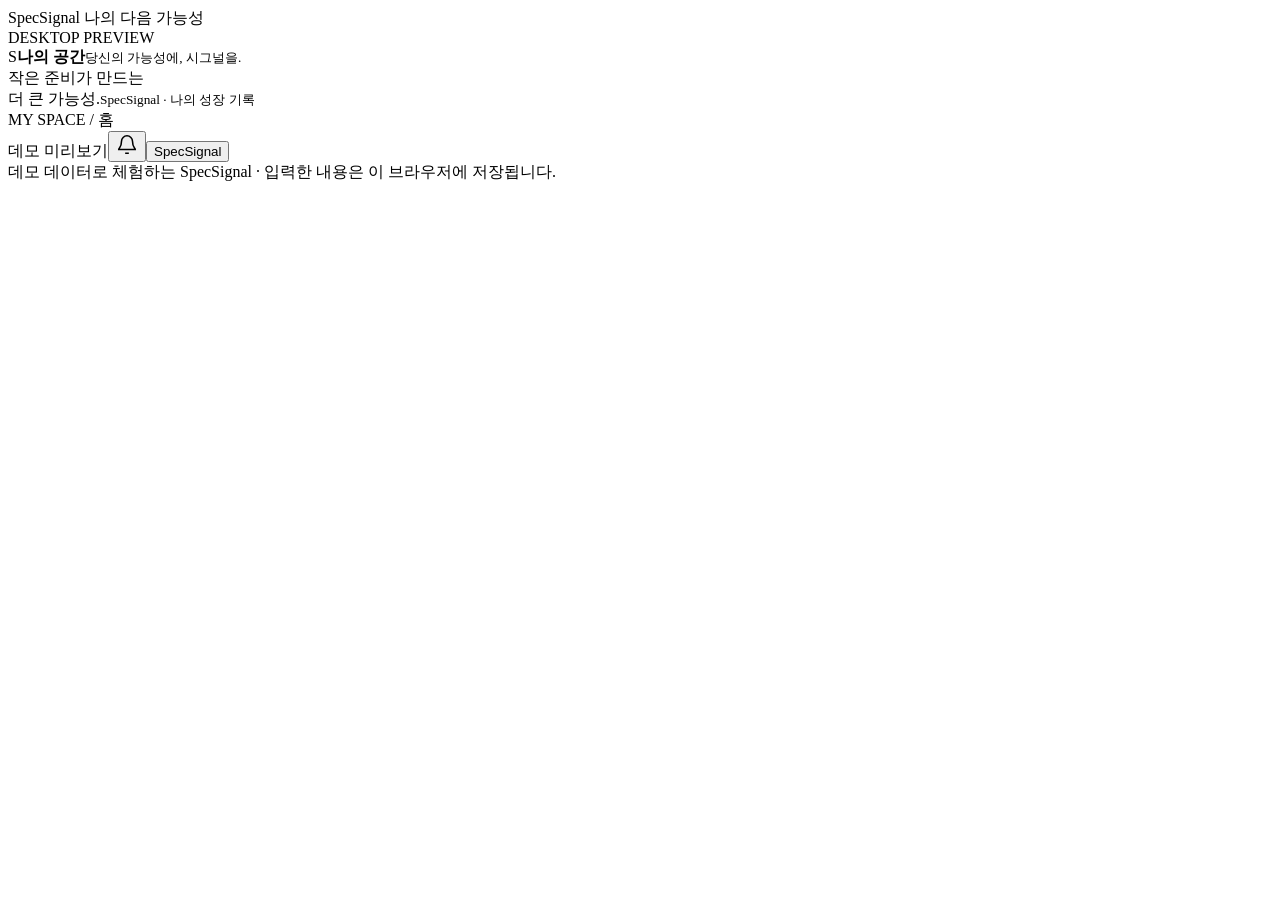
==== src/web/index.html @ 891e995f "프로토타입 데스크톱 앱" ====
<!doctype html>
<html lang="ko">
<head><meta charset="utf-8"><meta name="viewport" content="width=device-width, initial-scale=1"><title>SpecSignal · 나의 공간</title><link rel="stylesheet" href="/style.css"><script src="/certifications.js" defer></script><script src="/app.js" defer></script></head>
<body>
<header class="titlebar"><div class="titlebar-label pywebview-drag-region">SpecSignal <span>나의 다음 가능성</span></div><span id="preview-label">DESKTOP PREVIEW</span><div id="window-controls" hidden><button id="window-minimize" aria-label="창 최소화">−</button><button id="window-maximize" aria-label="창 최대화 또는 복원">□</button><button id="window-close" aria-label="앱 닫기">×</button></div></header>
<div class="app-layout"><aside class="sidebar"><div class="identity"><span class="avatar">S</span><strong id="profile-name">나의 공간</strong><small>당신의 가능성에, 시그널을.</small></div><nav aria-label="주 메뉴" id="navigation"></nav><div class="sidebar-bottom">작은 준비가 만드는<br>더 큰 가능성.<small>SpecSignal · 나의 성장 기록</small></div></aside>
<main class="main-content"><header class="workspace-top"><span id="breadcrumb">MY SPACE / 홈</span><div class="top-actions"><span class="demo-badge">데모 미리보기</span><button id="notifications-button" class="icon-button" aria-label="최근 알림" aria-expanded="false" aria-controls="notifications"><svg width="22" height="22" viewBox="0 0 24 24" fill="none" stroke="currentColor" stroke-width="1.7" aria-hidden="true"><path d="M18 8a6 6 0 0 0-12 0c0 7-3 7-3 9h18c0-2-3-2-3-9M10 21h4"/></svg><span id="notification-dot" class="notification-dot" hidden></span></button><button class="brand" data-page="home">SpecSignal</button></div><section id="notifications" class="popover" aria-label="최근 알림" hidden></section></header><div id="view"></div><footer class="footnote">데모 데이터로 체험하는 SpecSignal · 입력한 내용은 이 브라우저에 저장됩니다.</footer></main></div>
<dialog id="modal" aria-labelledby="modal-title"><div class="modal-heading"><h2 id="modal-title"></h2><button class="icon-button" id="modal-close" aria-label="팝업 닫기">×</button></div><div id="modal-content"></div></dialog><div id="toast" role="status" hidden></div>
</body></html>
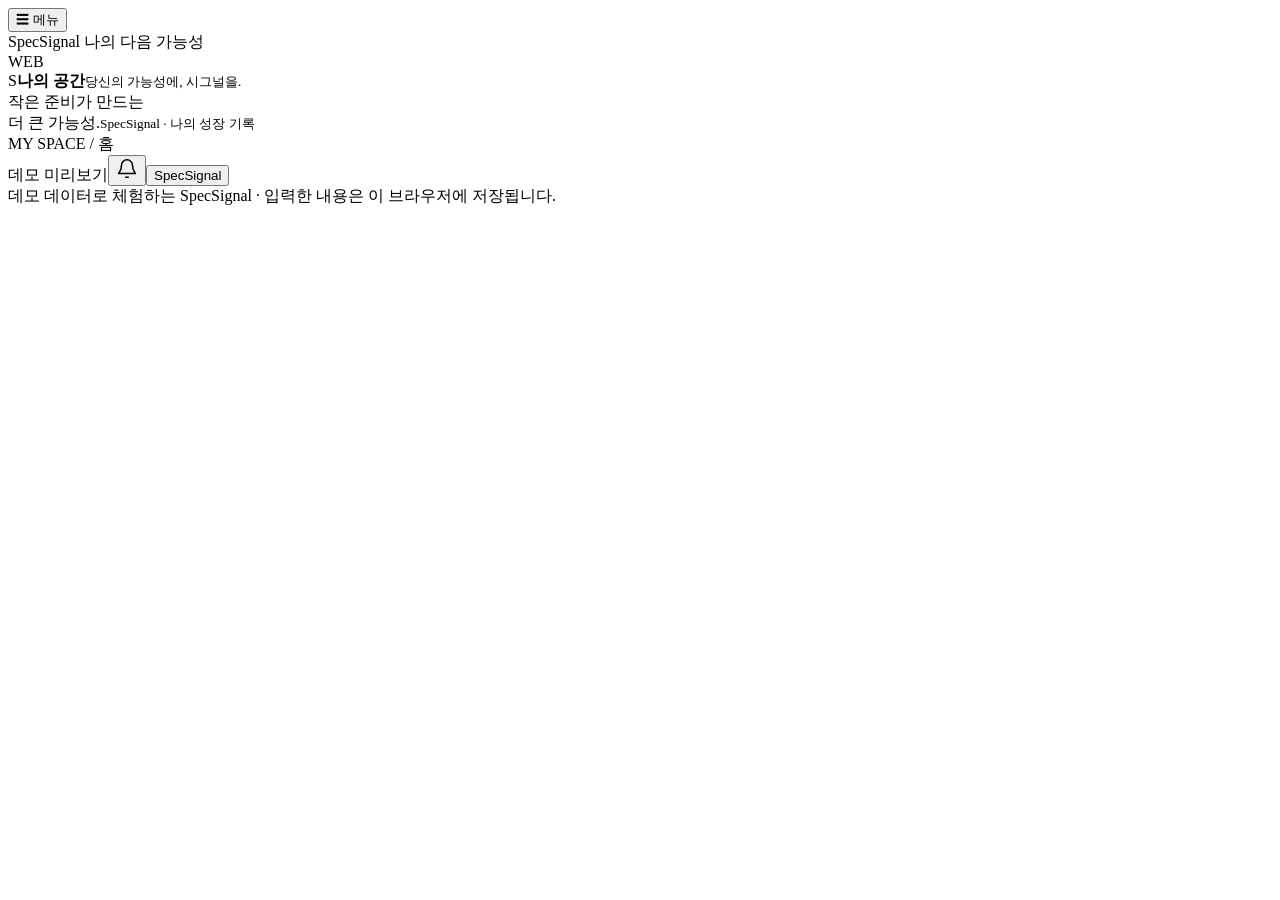
==== commit 1e307fbc: "web switch" ====
--- a/src/web/index.html
+++ b/src/web/index.html
@@ -2,8 +2,8 @@
 <html lang="ko">
 <head><meta charset="utf-8"><meta name="viewport" content="width=device-width, initial-scale=1"><title>SpecSignal · 나의 공간</title><link rel="stylesheet" href="/style.css"><script src="/certifications.js" defer></script><script src="/app.js" defer></script></head>
 <body>
-<header class="titlebar"><div class="titlebar-label pywebview-drag-region">SpecSignal <span>나의 다음 가능성</span></div><span id="preview-label">DESKTOP PREVIEW</span><div id="window-controls" hidden><button id="window-minimize" aria-label="창 최소화">−</button><button id="window-maximize" aria-label="창 최대화 또는 복원">□</button><button id="window-close" aria-label="앱 닫기">×</button></div></header>
-<div class="app-layout"><aside class="sidebar"><div class="identity"><span class="avatar">S</span><strong id="profile-name">나의 공간</strong><small>당신의 가능성에, 시그널을.</small></div><nav aria-label="주 메뉴" id="navigation"></nav><div class="sidebar-bottom">작은 준비가 만드는<br>더 큰 가능성.<small>SpecSignal · 나의 성장 기록</small></div></aside>
+<header class="titlebar"><button id="menu-toggle" aria-label="주 메뉴 열기" aria-expanded="false" aria-controls="sidebar">☰ 메뉴</button><div class="titlebar-label">SpecSignal <span>나의 다음 가능성</span></div><span id="preview-label">WEB</span></header>
+<div class="app-layout"><aside class="sidebar" id="sidebar"><div class="identity"><span class="avatar">S</span><strong id="profile-name">나의 공간</strong><small>당신의 가능성에, 시그널을.</small></div><nav aria-label="주 메뉴" id="navigation"></nav><div class="sidebar-bottom">작은 준비가 만드는<br>더 큰 가능성.<small>SpecSignal · 나의 성장 기록</small></div></aside>
 <main class="main-content"><header class="workspace-top"><span id="breadcrumb">MY SPACE / 홈</span><div class="top-actions"><span class="demo-badge">데모 미리보기</span><button id="notifications-button" class="icon-button" aria-label="최근 알림" aria-expanded="false" aria-controls="notifications"><svg width="22" height="22" viewBox="0 0 24 24" fill="none" stroke="currentColor" stroke-width="1.7" aria-hidden="true"><path d="M18 8a6 6 0 0 0-12 0c0 7-3 7-3 9h18c0-2-3-2-3-9M10 21h4"/></svg><span id="notification-dot" class="notification-dot" hidden></span></button><button class="brand" data-page="home">SpecSignal</button></div><section id="notifications" class="popover" aria-label="최근 알림" hidden></section></header><div id="view"></div><footer class="footnote">데모 데이터로 체험하는 SpecSignal · 입력한 내용은 이 브라우저에 저장됩니다.</footer></main></div>
 <dialog id="modal" aria-labelledby="modal-title"><div class="modal-heading"><h2 id="modal-title"></h2><button class="icon-button" id="modal-close" aria-label="팝업 닫기">×</button></div><div id="modal-content"></div></dialog><div id="toast" role="status" hidden></div>
 </body></html>
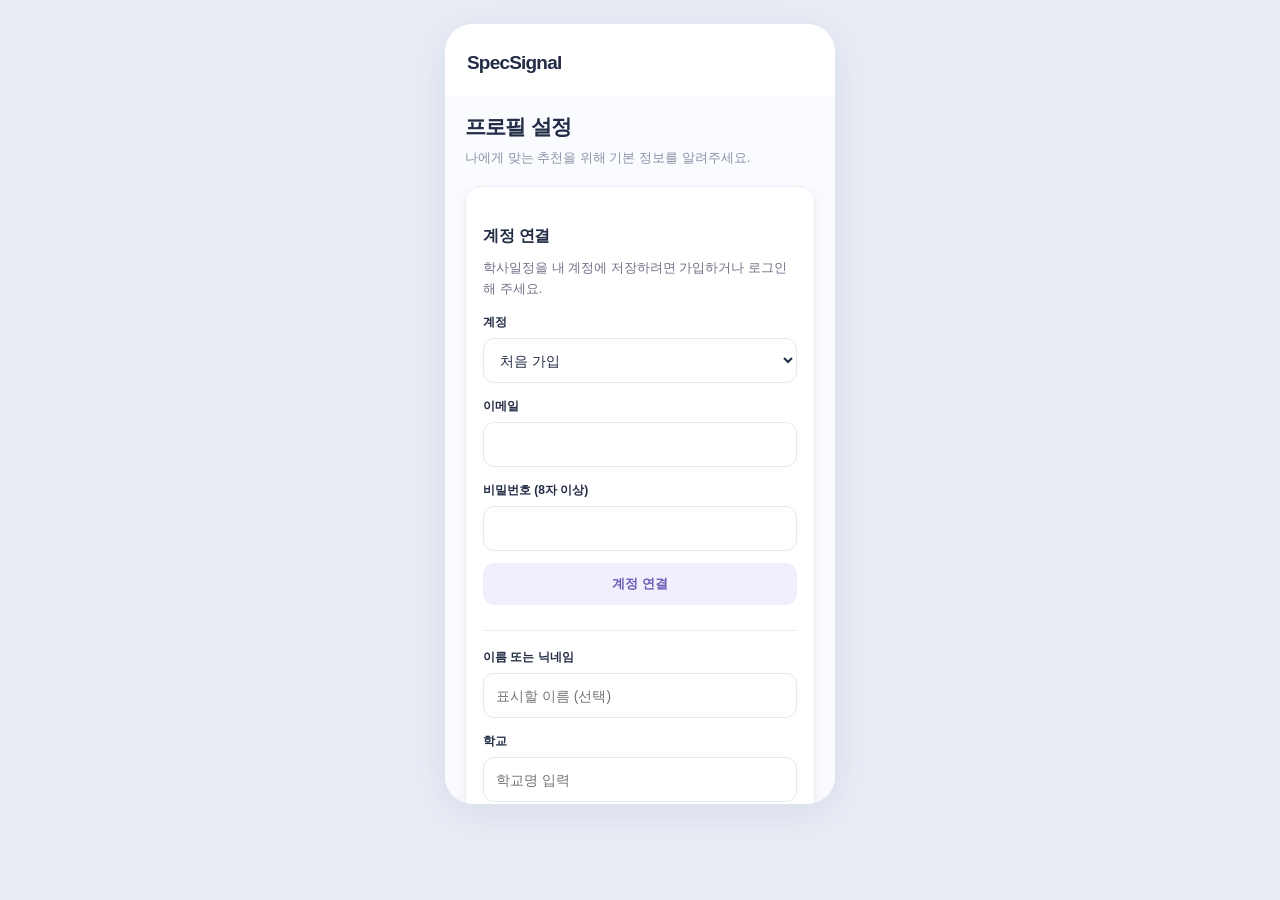
==== commit f6fd813c: "version0.6" ====
--- a/src/web/index.html
+++ b/src/web/index.html
@@ -1,9 +1,78 @@
-<!doctype html>
-<html lang="ko">
-<head><meta charset="utf-8"><meta name="viewport" content="width=device-width, initial-scale=1"><title>SpecSignal · 나의 공간</title><link rel="stylesheet" href="/style.css"><script src="/certifications.js" defer></script><script src="/app.js" defer></script></head>
-<body>
-<header class="titlebar"><button id="menu-toggle" aria-label="주 메뉴 열기" aria-expanded="false" aria-controls="sidebar">☰ 메뉴</button><div class="titlebar-label">SpecSignal <span>나의 다음 가능성</span></div><span id="preview-label">WEB</span></header>
-<div class="app-layout"><aside class="sidebar" id="sidebar"><div class="identity"><span class="avatar">S</span><strong id="profile-name">나의 공간</strong><small>당신의 가능성에, 시그널을.</small></div><nav aria-label="주 메뉴" id="navigation"></nav><div class="sidebar-bottom">작은 준비가 만드는<br>더 큰 가능성.<small>SpecSignal · 나의 성장 기록</small></div></aside>
-<main class="main-content"><header class="workspace-top"><span id="breadcrumb">MY SPACE / 홈</span><div class="top-actions"><span class="demo-badge">데모 미리보기</span><button id="notifications-button" class="icon-button" aria-label="최근 알림" aria-expanded="false" aria-controls="notifications"><svg width="22" height="22" viewBox="0 0 24 24" fill="none" stroke="currentColor" stroke-width="1.7" aria-hidden="true"><path d="M18 8a6 6 0 0 0-12 0c0 7-3 7-3 9h18c0-2-3-2-3-9M10 21h4"/></svg><span id="notification-dot" class="notification-dot" hidden></span></button><button class="brand" data-page="home">SpecSignal</button></div><section id="notifications" class="popover" aria-label="최근 알림" hidden></section></header><div id="view"></div><footer class="footnote">데모 데이터로 체험하는 SpecSignal · 입력한 내용은 이 브라우저에 저장됩니다.</footer></main></div>
-<dialog id="modal" aria-labelledby="modal-title"><div class="modal-heading"><h2 id="modal-title"></h2><button class="icon-button" id="modal-close" aria-label="팝업 닫기">×</button></div><div id="modal-content"></div></dialog><div id="toast" role="status" hidden></div>
-</body></html>
+<!DOCTYPE html>
+
+<html lang="ko"><head><meta charset="utf-8"/><meta content="width=device-width,initial-scale=1,viewport-fit=cover" name="viewport"/><title>SpecSignal | 모바일 프로토타입</title>
+<link rel="stylesheet" href="./CSS/style.css"></head><body><div class="app"><header class="top"><span class="brand">SpecSignal</span><div class="top-actions"></div></header><main class="main" id="scrollArea">
+<section class="page active" id="profile"><h1>프로필 설정</h1><p class="muted">나에게 맞는 추천을 위해 기본 정보를 알려주세요.</p><div class="card"><label class="field" for="nickname">이름 또는 닉네임</label><input class="input" id="nickname" placeholder="표시할 이름 (선택)"/><label class="field" for="school">학교</label><input class="input" id="school" placeholder="학교명 입력"/><label class="field" for="major">전공 *</label><input class="input" id="major" placeholder="예: 인공지능소프트웨어"/><label class="field" for="career">관심 직무 *</label><input class="input" id="career" placeholder="예: 데이터 분석"/><div class="two"><div><label class="field" for="study">하루 공부시간</label><select class="input" id="study"><option>1시간</option><option selected="">2시간</option><option>3시간 이상</option></select></div><div><label class="field" for="period">준비기간 기준</label><select class="input" id="period"><option>최소</option><option selected="">평균</option><option>최대</option></select></div></div><p class="inline-warning hide" id="profileError">전공과 관심 직무를 입력해 주세요.</p><button class="btn full" onclick="saveProfile()">저장하고 시작하기</button></div></section>
+<section class="page" id="home">
+<div aria-label="홈 화면 보기" class="home-switch" role="tablist">
+<button aria-selected="true" class="active" id="upcomingTab" onclick="setHomeView('upcoming')" role="tab">☷  다가오는 일정</button>
+<button aria-selected="false" id="calendarTab" onclick="setHomeView('calendar')" role="tab">▦  내 캘린더</button>
+</div>
+<div id="homeUpcomingPanel" role="tabpanel">
+<div class="home-section-head"><div><h2>다가오는 일정</h2></div><span class="soft-label" id="upcomingLabel">0개</span></div>
+<div id="upcoming"></div>
+<div class="summary-panel"><h3>내 일정 요약</h3><div class="summary-metrics"><div><small>전체 일정</small><strong id="homeUpcomingCount">0</strong></div><div><small>이번 달 일정</small><strong id="homeMonthCount">0</strong></div><div><small>가장 가까운 일정</small><strong id="homeNextDDay">-</strong></div></div><p class="summary-next" id="homeNextTitle">일정을 추가해 보세요</p></div>
+<div class="home-discover" aria-label="자격증과 공모전 둘러보기">
+  <div class="home-discover-heading"><h2>이런 도전은 어때요?</h2><span>자격증 둘러보기</span></div>
+  <div class="home-discover-grid">
+  </div>
+</div>
+</div>
+<div class="hide" id="homeCalendarPanel" role="tabpanel">
+<div class="calendar-shell"><div class="cal-top"><button aria-label="이전 달" class="month-nav" onclick="changeMonth(-1)">‹</button><strong id="monthLabel"></strong><button aria-label="다음 달" class="month-nav" onclick="changeMonth(1)">›</button></div><div class="cal-grid" id="calendar"></div><div class="calendar-legend"><span><i class="dot personal"></i> 내 일정</span><span><i class="dot academic"></i> 학사일정</span></div></div>
+<div class="selected-schedules"><div class="home-section-head"><h2 id="selectedDayLabel">선택한 날짜</h2><span class="soft-label" id="selectedDayCount">0개</span></div><div id="selectedDayEvents"></div></div>
+</div>
+<button aria-label="일정 추가" class="floating-add" onclick="openEvent()">+</button>
+</section>
+<section class="page" id="explore"><h1>자격증·공모전 탐색</h1><p class="muted">관심 분야의 항목을 찾아보고 상세정보를 확인하세요.</p><div class="tabs"><button class="active" id="certTab" onclick="setCategory('cert')">자격증</button><button id="compTab" onclick="setCategory('comp')">공모전</button></div><input class="input" id="search" oninput="renderExplore()" placeholder="이름 또는 분야 검색"/><div id="exploreResults"></div><button class="btn alt full" id="submitCompetition" onclick="navigate('submission')">＋ 공모전 등록 제안</button></section>
+<section class="page" id="detail"><button class="top-btn" onclick="navigate(lastDetailSource)">‹ 돌아가기</button><div id="detailContent"></div><div class="row" style="margin-top:15px"><button class="btn alt" id="bookmarkDetail" onclick="toggleBookmark(selectedId)">☆ 관심 저장</button><button class="btn" onclick="openEvent(selectedId)">＋ 일정 추가</button></div></section>
+<section class="page" id="ai">
+<h1>SpecSignal Bot</h1>
+<div class="chat-frame">
+<div class="chat-note"><span class="tag warn">예시 데이터</span><span>실제 AI 연결 전 체험 화면입니다.</span></div>
+<div class="chat-messages" id="chatMessages">
+<div class="bubble ai">안녕하세요! 어떤 도전을 준비하고 있나요?<br/>관심 분야와 준비 가능한 기간을 알려주세요.</div>
+<div class="chat-suggestions">
+<button onclick="askSuggestion('전공에 맞는 자격증 추천해줘')">전공에 맞는 자격증</button>
+<button onclick="askSuggestion('이번 학기에 준비할 공모전 추천해줘')">학기 중 준비할 공모전</button>
+</div>
+</div>
+<div class="chat-compose"><textarea class="input" id="aiQuestion" placeholder="예: 데이터 분야 자격증을 60일 안에 준비하고 싶어" rows="2"></textarea><button class="btn" onclick="runRecommendation()">보내기 ↑</button></div>
+</div>
+<div class="card recommendation-profile"><div class="row between"><h2>현재 추천 조건</h2><button class="btn line small" onclick="editMyProfile()">수정</button></div><p id="aiProfile"></p><p class="small-muted">학사일정이 확인되지 않으면 추천 판단에 반영하지 않습니다.</p></div>
+</section>
+<section class="page" id="mypage">
+<div class="eyebrow">MY SPACE / ACCOUNT</div>
+<h1>마이페이지</h1>
+<p class="muted">나의 정보와 준비 현황을 한곳에서 확인해요.</p>
+<div class="my-hero">
+<div class="my-avatar">S</div>
+<div><strong id="myDisplayName">SpecSignal 사용자</strong><p id="mySubtitle">나의 다음 가능성을 준비하고 있어요.</p></div>
+</div>
+<div class="card">
+<div class="row between"><h2 class="my-card-heading">기본 정보</h2><button class="btn line small" onclick="editMyProfile()">수정하기</button></div>
+<div class="my-info-grid">
+<div><span>학교</span><strong id="mySchool">미입력</strong></div>
+<div><span>전공</span><strong id="myMajor">미입력</strong></div>
+<div><span>관심 직무</span><strong id="myCareer">미입력</strong></div>
+<div><span>하루 공부시간</span><strong id="myStudy">미입력</strong></div>
+<div><span>준비기간 기준</span><strong id="myPeriod">미입력</strong></div>
+</div>
+</div>
+<div class="my-stats">
+<div class="card"><span>관심 항목</span><strong id="myBookmarkCount">0</strong><small>개 저장</small></div>
+<div class="card"><span>내 일정</span><strong id="myEventCount">0</strong><small>개 등록</small></div>
+<div class="card"><span>학사일정</span><strong id="myAcademicCount">0</strong><small>개 등록</small></div>
+</div>
+<div class="row between"><h2>관심 목록</h2><button class="btn line small" onclick="navigate('explore')">더 찾아보기</button></div>
+<div class="tabs"><button class="active" id="myCertTab" onclick="setMyBookmarkKind('cert')">자격증</button><button id="myCompTab" onclick="setMyBookmarkKind('comp')">공모전</button></div>
+<div id="bookmarksList"></div>
+<div class="card">
+<div class="row between"><div><h2 class="my-card-heading">학사일정 설정</h2><p class="small-muted">학교 일정 조회 또는 직접 입력</p></div><button class="btn alt small" onclick="navigate('academic')">설정하기</button></div>
+</div>
+</section>
+<section class="page" id="scheduleDetail"><button class="back-link" onclick="navigate('home')">‹   내 일정으로</button><div class="schedule-detail-card"><span class="detail-kicker">일정 정보</span><span class="schedule-kind" id="scheduleType">내 일정</span><h1 id="scheduleTitle">일정</h1><div class="schedule-detail-line"><span>날짜</span><strong id="scheduleDate"></strong></div><div class="schedule-detail-line"><span>남은 기간</span><strong id="scheduleDday"></strong></div><div class="schedule-detail-line"><span>구분</span><strong id="scheduleCategory"></strong></div></div><div class="schedule-actions"><button class="btn full" onclick="editSelectedSchedule()">일정 수정</button><button class="btn line full" onclick="deleteSelectedSchedule()">일정 삭제</button></div></section><section class="page" id="event"><button class="top-btn" onclick="navigate(eventReturn)">‹ 돌아가기</button><h1 id="eventHeading">일정 추가</h1><p class="muted">캘린더에 표시할 개인 일정을 저장하세요.</p><div class="card"><label class="field" for="eventTitle">일정명 *</label><input class="input" id="eventTitle" placeholder="일정 이름"/><label class="field" for="eventType">일정 종류</label><select class="input" id="eventType"><option value="cert">자격증</option><option value="comp">공모전</option><option value="personal">개인 일정</option></select><label class="field" for="eventDate">날짜 *</label><input class="input" id="eventDate" type="date"/><p class="inline-warning hide" id="eventError">일정명과 날짜를 입력해 주세요.</p><button class="btn full" onclick="saveEvent()">일정 저장</button><button class="btn danger full hide" id="deleteEvent" onclick="removeEvent()">일정 삭제</button></div></section>
+<section class="page" id="academic"><button class="top-btn" onclick="navigate('home')">‹ 홈으로</button><h1>학교 학사일정</h1><p class="muted">학교 학사일정을 확인하고 필요한 날짜를 직접 등록할 수 있어요.</p><label class="field" for="academicSchool">학교</label><input class="input" id="academicSchool" placeholder="학교명 입력"/><label class="field" for="academicYear">학년도</label><select class="input" id="academicYear"><option>2026</option><option>2027</option></select><button class="btn full" onclick="loadAcademic()">학사일정 조회</button><div id="academicResult"></div><div class="hide" id="academicManual"><h2>학사일정 직접 입력</h2><div class="card"><label class="field" for="academicTitle">일정명 *</label><input class="input" id="academicTitle" placeholder="예: 기말고사 기간"/><label class="field" for="academicDate">시작 날짜 *</label><input class="input" id="academicDate" type="date"/><p class="inline-warning hide" id="academicError">일정명과 날짜를 입력해 주세요.</p><button class="btn full" onclick="saveAcademic()">학사일정 저장</button></div></div><div id="academicSaved"></div></section>
+<section class="page" id="submission"><button class="top-btn" onclick="navigate('explore')">‹ 탐색으로</button><h1>공모전 등록 제안</h1><p class="muted">공식 공고를 제안하면 검수 후 공개할 수 있어요.</p><div class="card"><label class="field" for="submissionUrl">공식 공고 URL</label><input class="input" id="submissionUrl" placeholder="https://..." type="url"/><label class="field" for="submissionName">공모전명</label><input class="input" id="submissionName" placeholder="공모전 공식 명칭"/><label class="field" for="submissionFile">공고 파일 (PDF·이미지)</label><input accept=".pdf,image/*" class="input" id="submissionFile" type="file"/><div class="info-strip" style="margin-top:14px">제출한 공고는 검수 대기 상태로 표시됩니다. 현재는 실제 서버로 전송되지 않습니다.</div><button class="btn full" onclick="demoSubmit()">검수 요청</button><div id="submissionResult"></div></div></section>
+</main><nav class="bottom hidden" id="bottom"><button data-page="home" onclick="navigate('home')"><span class="symbol">▦</span>홈</button><button data-page="explore" onclick="navigate('explore')"><span class="symbol">⌕</span>탐색</button><button data-page="ai" onclick="navigate('ai')"><span class="symbol">✧</span>AI 추천</button><button data-page="mypage" onclick="navigate('mypage')"><span class="symbol">◉</span>마이페이지</button></nav></div><div class="toast hide" id="toast" role="status"></div>
+<script src="./js/app.js" defer></script><script src="./js/backend.js" defer></script><script src="./js/academic.js" defer></script></body></html>
--- a/src/web/CSS/style.css
+++ b/src/web/CSS/style.css
@@ -0,0 +1,107 @@
+
+:root{--bg:#f7f8fc;--white:#fff;--ink:#25263c;--muted:#7a7d91;--primary:#6e67bb;--soft:#efedfa;--border:#e8e9f1;--danger:#b64d5d;--shadow:0 5px 18px #3b38600b}*{box-sizing:border-box}html,body{margin:0;min-height:100%;font-family:system-ui,-apple-system,'Malgun Gothic',sans-serif;color:var(--ink);background:#fff}button,input,textarea,select{font:inherit}button{cursor:pointer}button:disabled{opacity:.5;cursor:not-allowed}.app{max-width:520px;height:100dvh;min-height:520px;margin:auto;background:var(--bg);display:flex;flex-direction:column;overflow:hidden}.top{background:white;display:flex;align-items:center;justify-content:space-between;min-height:60px;padding:0 19px;border-bottom:1px solid var(--border);flex-shrink:0}.brand{font-size:19px;font-weight:850;letter-spacing:-.8px;color:#514a9d}.top-actions{display:flex;align-items:center;gap:10px}.top-btn{background:transparent;border:0;color:#55536d;font-size:13px;padding:7px}.main{flex:1;overflow-y:auto;overscroll-behavior:contain;padding:22px 18px 30px}.page{display:none;animation:appear .16s ease}.page.active{display:block}@keyframes appear{from{opacity:.4;transform:translateY(4px)}to{opacity:1;transform:none}}.bottom{flex-shrink:0;display:grid;grid-template-columns:repeat(4,1fr);height:72px;background:white;border-top:1px solid var(--border);padding-bottom:env(safe-area-inset-bottom)}.bottom button{border:0;background:white;color:#8c8ca0;font-size:11px;display:flex;flex-direction:column;justify-content:center;align-items:center;gap:5px}.bottom button.active{color:var(--primary);font-weight:750}.bottom .symbol{font-size:22px;line-height:1}.bottom.hidden{display:none}h1{font-size:24px;letter-spacing:-.8px;margin:0 0 7px}h2{font-size:16px;margin:22px 0 11px;letter-spacing:-.3px}h3{font-size:15px;margin:6px 0}p{line-height:1.6}.muted{font-size:13px;color:var(--muted);margin:0 0 17px}.card{background:white;border:1px solid var(--border);border-radius:17px;padding:16px;margin:11px 0;box-shadow:var(--shadow)}.card p{font-size:13px;color:#6f7186;margin:7px 0}.field{display:block;font-size:12px;font-weight:700;margin:15px 0 7px}.input{display:block;width:100%;border:1px solid #dcdde9;background:white;border-radius:11px;min-height:45px;padding:11px 12px;color:var(--ink);outline:none}.input:focus{border-color:var(--primary);box-shadow:0 0 0 3px #6e67bb1a}textarea.input{min-height:86px;resize:vertical}.two{display:grid;grid-template-columns:1fr 1fr;gap:10px}.btn{border:0;border-radius:11px;padding:12px 15px;font-weight:750;font-size:13px;background:var(--primary);color:white}.btn.alt{background:var(--soft);color:#565098}.btn.line{border:1px solid var(--border);background:white;color:#55556c}.btn.danger{background:#fff1f2;color:var(--danger)}.btn.small{padding:9px 11px;font-size:12px}.btn.full{width:100%;margin-top:12px}.row{display:flex;align-items:center;gap:8px;flex-wrap:wrap}.between{justify-content:space-between}.tag{display:inline-flex;background:var(--soft);color:#625ba7;border-radius:7px;padding:5px 8px;font-size:11px;font-weight:700}.tag.gray{background:#f1f1f5;color:#77788c}.tag.warn{background:#fff2ed;color:#ac664f}.meta{font-size:12px;color:var(--muted)}.tabs{display:grid;grid-template-columns:1fr 1fr;background:#edecf5;border-radius:12px;padding:4px;gap:4px;margin:17px 0}.tabs button{border:0;background:transparent;border-radius:9px;padding:11px;color:#74728c;font-size:13px;font-weight:700}.tabs button.active{background:white;color:#554da3;box-shadow:0 1px 5px #0001}.item{display:flex;justify-content:space-between;gap:10px;align-items:flex-start}.item-content{min-width:0;flex:1}.item h3{line-height:1.4}.arrow{font-size:20px;color:#aaa6c9;align-self:center}.divider{height:1px;background:var(--border);margin:13px 0}.empty,.notice{border:1px dashed #d7d5e5;background:#fff;border-radius:14px;padding:21px 15px;text-align:center;color:var(--muted);font-size:13px;line-height:1.7;margin:14px 0}.empty strong,.notice strong{display:block;color:var(--ink);font-size:14px;margin-bottom:5px}.notice.error{border-color:#eac7cb;background:#fff8f8;color:#a05a64}.notice.loading{border-style:solid;background:#f1effc;color:#625ba7}.notice.success{border-style:solid;background:#f1f8f3;color:#467657}.mini{font-size:11px;color:var(--muted)}.cal-top{display:flex;align-items:center;justify-content:space-between;margin:12px 0}.cal-top strong{font-size:17px}.cal-grid{display:grid;grid-template-columns:repeat(7,1fr);gap:4px}.cal-head{text-align:center;font-size:11px;color:var(--muted);padding:7px 0}.cal-day{min-height:47px;border-radius:10px;background:#f9f9fc;text-align:center;padding:8px 2px;font-size:12px;border:1px solid transparent}.cal-day.today{border-color:#b9b4e5}.cal-day.has{background:#eeebfa;color:#5d56a4;font-weight:700}.cal-day .dots{display:flex;justify-content:center;gap:3px;margin-top:5px}.cal-day .dots i{width:5px;height:5px;background:#7c75c4;border-radius:50%}.cal-day .dots i.school{background:#a9aabc}.date-line{display:flex;justify-content:space-between;align-items:center;gap:10px;padding:11px 0;border-bottom:1px solid var(--border)}.date-line:last-child{border:0}.date-line strong{font-size:13px}.date-line .date{font-size:11px;color:var(--muted);margin-top:3px}.dday{font-size:12px;color:#645bad;font-weight:800;white-space:nowrap}.bubble{max-width:92%;padding:12px 13px;border-radius:14px;font-size:13px;line-height:1.6;margin:12px 0}.bubble.ai{background:white;border:1px solid var(--border);border-top-left-radius:4px}.bubble.user{background:#e8e5f9;margin-left:auto;border-bottom-right-radius:4px}.help{font-size:12px;color:var(--muted);margin-top:8px}.hide{display:none!important}.toast{position:fixed;left:50%;bottom:90px;transform:translateX(-50%);background:#302e47;color:white;padding:12px 18px;border-radius:12px;font-size:12px;max-width:90%;z-index:10;box-shadow:0 8px 30px #0002}.pill-button{border:1px solid var(--border);background:white;color:#65617e;border-radius:999px;padding:8px 12px;font-size:12px}.pill-button.active{background:var(--soft);color:var(--primary);border-color:#c7c3e6}.link{color:#6259ac;text-decoration:underline;text-underline-offset:3px;word-break:break-all}.inline-warning{color:var(--danger);font-size:12px;margin:8px 0}.info-strip{background:#f0eefb;color:#645da5;border-radius:12px;padding:12px;font-size:12px;line-height:1.6}.profile{display:flex;gap:12px;align-items:center;margin-bottom:16px}.avatar{background:#e9e6fa;border-radius:14px;padding:12px;color:#6359ad;font-size:23px}.small-muted{font-size:12px;color:var(--muted)}@media(min-width:600px){body{background:#f0f0f6}.app{box-shadow:0 0 40px #27244b12}}@media(max-width:360px){.main{padding:18px 13px}.btn{padding:11px}.cal-day{min-height:42px}}
+
+/* SpecSignal combined final: screenshot #2 visuals + deployed prototype features */
+:root{--bg:#fafbff;--white:#fff;--ink:#222c45;--muted:#8992a7;--primary:#8075c9;--soft:#f1effc;--border:#e9ebf4;--danger:#d96070;--shadow:0 4px 16px rgba(36,48,83,.045)}
+html,body{background:#e9edf6;color:var(--ink);font-family:Pretendard,"Noto Sans KR",-apple-system,BlinkMacSystemFont,"Segoe UI","Malgun Gothic",sans-serif;font-size:14px}
+button,input,select,textarea{font-family:inherit}button{transition:background .15s ease}button:focus-visible,input:focus-visible,textarea:focus-visible,select:focus-visible{outline:2px solid var(--primary);outline-offset:2px}
+.app{width:100%;max-width:390px;min-height:100dvh;height:100dvh;background:var(--bg);box-shadow:0 8px 42px #34405c1b}
+.top{min-height:72px;height:72px;background:#fff;border:0;padding:12px 22px 7px}
+.brand{font-size:19px;color:var(--ink);font-weight:850;letter-spacing:-.8px}
+.main{background:var(--bg);padding:17px 20px 88px}
+.page h1{font-size:21px;color:var(--ink);margin:0 0 7px}
+.page h2{font-size:16px;color:var(--ink)}.muted{color:var(--muted)}
+.card{background:#fff;border:1px solid #eceef6;border-radius:16px;box-shadow:var(--shadow);padding:17px}
+.btn{background:var(--primary);border-radius:11px;min-height:42px}.btn.alt{background:var(--soft);color:#6a5eb7}.btn.line{border:1px solid #e2e3f3;color:#6a5eb7}.btn.danger{background:#fff3f5;color:#d85d70}
+.input{border:1px solid #e4e8f1;border-radius:11px}.input:focus{border-color:var(--primary);box-shadow:0 0 0 3px #8075c91b}
+.home-intro{display:flex;align-items:center;justify-content:space-between;margin:0 0 16px;gap:12px}.home-intro h1{font-size:17px;margin:0}.text-action{border:0;background:none;color:#949bad;font-size:11px;white-space:nowrap}
+.home-switch{display:grid;grid-template-columns:1fr 1fr;gap:7px;margin:0 0 27px;background:none;border:0;padding:0}
+.home-switch button{min-height:45px;border:1px solid #e9eaf3;background:#f6f7fb;color:#8b93a5;border-radius:11px;font-size:12px;font-weight:750;padding:7px 4px;white-space:nowrap}
+.home-switch button.active{background:var(--primary);border-color:var(--primary);color:white;box-shadow:0 4px 12px #8075c92c}
+.home-section-head{display:flex;justify-content:space-between;align-items:center;margin-bottom:13px}.home-section-head h2{margin:0;font-size:17px}.soft-label{font-size:11px;color:#a1a6b7;background:transparent}
+.schedule-list{display:grid;gap:9px;border:0;background:transparent;box-shadow:none;border-radius:0}
+.schedule-item{display:flex;align-items:center;gap:12px;width:100%;min-height:67px;padding:12px 13px;background:#fff;border:1px solid #eff0f6;border-radius:13px;box-shadow:var(--shadow);text-align:left;margin-bottom:0}
+.schedule-item:last-child{border-bottom:1px solid #eff0f6}
+.schedule-dday{min-width:55px;border-radius:10px;background:var(--soft);color:#6259bd;font-size:14px;font-weight:850;padding:12px 5px;text-align:center}
+.schedule-info{flex:1;min-width:0}.schedule-info strong{font-size:13px;color:var(--ink);display:block}.schedule-info small{font-size:11px;color:var(--muted);display:block;margin-top:5px}.schedule-chevron{color:#a7acc0;font-size:23px}
+.summary-panel{background:linear-gradient(135deg,#fff,#f8f9ff);border:1px solid #eef0f7;border-radius:15px;margin-top:17px;padding:17px 15px;box-shadow:none}
+.summary-panel h3{font-size:12px;margin:0 0 16px}.summary-metrics{display:grid;grid-template-columns:repeat(3,minmax(0,1fr));background:transparent;border:0;padding:0}.summary-metrics>div{text-align:center;min-width:0;border-right:1px solid #eff0f6;padding:0 2px}.summary-metrics>div:last-child{border:0}.summary-metrics small{font-size:10px;color:var(--muted);display:block}.summary-metrics strong{display:block;margin-top:7px;font-size:17px;color:#5e55b1}.summary-next{font-size:11px;color:#a1a8b9;margin:14px 0 0}
+.floating-add{position:sticky;bottom:12px;display:block;margin:20px 0 0 auto;width:48px;height:48px;border:0;border-radius:50%;background:var(--primary);color:#fff;font-size:29px;box-shadow:0 6px 15px #7066c04a;z-index:2}
+.calendar-shell{border:0;background:transparent;padding:0;box-shadow:none}.cal-top{margin:3px 0 23px}.cal-top strong{font-size:17px}.month-nav{border:0;background:none;color:#3d4660;font-size:25px;padding:2px 12px}
+.cal-grid{gap:7px 0}.cal-head{font-size:11px;color:#8c94a8;padding-bottom:12px}.cal-grid>.cal-head:first-child{color:#ec7777}.cal-grid>.cal-head:nth-child(7){color:#697bc9}.cal-day{height:35px;min-height:35px;padding:4px 1px;background:transparent;border:0;border-radius:50%;font-size:12px;color:#39435c}.cal-day.today{border:1px solid #d6d4f0}.cal-day.selected{background:var(--primary);color:white;box-shadow:0 3px 9px #8075c947}.cal-day.has{background:transparent;color:#39435c}.cal-day.has.selected{background:var(--primary);color:white}.cal-day .dots{margin-top:2px}.cal-day .dots i{width:4px;height:4px;background:var(--primary)}.cal-day.selected .dots i{background:white}
+.calendar-legend{display:flex;justify-content:center;gap:15px;margin-top:18px;color:var(--muted);font-size:10px}.calendar-legend .dot{display:inline-block;width:7px;height:7px;border-radius:50%;margin-right:4px}.calendar-legend .personal{background:var(--primary)}.calendar-legend .academic{background:#d2b879}
+.selected-schedules{margin-top:24px;padding-top:15px;border-top:1px solid var(--border)}
+.schedule-detail-card{background:white;border:1px solid #edf0f7;border-radius:17px;padding:22px 17px;box-shadow:var(--shadow)}.detail-kicker{color:#8b91a4}.schedule-kind{background:var(--soft);color:#756ac2;border-radius:20px;padding:5px 10px}.schedule-detail-line{border-color:#eef0f5}.schedule-actions .btn{border-radius:11px}
+.tabs{background:#f3f4f8}.tabs button.active{color:#6e62bf}.tag{background:var(--soft);color:#756ac2}.pill-button.active{background:var(--soft);color:#756ac2}
+.my-hero{display:flex;align-items:center;gap:14px;background:#f2f0fd;border:1px solid #e9e7f7;border-radius:16px;padding:19px;margin:17px 0}.my-avatar{display:grid;place-items:center;width:52px;height:52px;background:white;color:var(--primary);border-radius:14px;font-size:22px;font-weight:800}.my-hero p{font-size:12px;color:var(--muted);margin:5px 0 0}.my-info-grid{display:grid;grid-template-columns:1fr 1fr;gap:16px 12px;margin-top:16px}.my-info-grid span{display:block;color:var(--muted);font-size:11px;margin-bottom:5px}.my-info-grid strong{font-size:13px;overflow-wrap:anywhere}.my-stats{display:grid;grid-template-columns:repeat(3,minmax(0,1fr));gap:8px}.my-stats .card{text-align:center;padding:13px 5px}.my-stats span,.my-stats small{font-size:10px;color:var(--muted)}.my-stats strong{display:block;font-size:20px;color:#655ab2;margin:5px 0}
+.chat-frame{border-color:#e9ebf4}.chat-messages .bubble.ai{background:#fff}.chat-messages .bubble.user{background:#eeecfa}.chat-spark{color:var(--primary)}
+.bottom{height:75px;border-top:1px solid #edf0f6;box-shadow:none}.bottom button{font-size:10px;color:#9ba2b7;gap:4px}.bottom button.active{color:var(--primary)}.bottom .symbol{font-size:22px}
+@media(min-width:500px){body{padding:24px}.app{height:780px;min-height:780px;border-radius:28px;overflow:hidden}.main{overflow-y:auto}}
+@media(max-width:390px){.main{padding-left:17px;padding-right:17px}}
+@media(max-width:360px){.main{padding-left:14px;padding-right:14px}.home-switch button{font-size:11px}}
+
+/* AI 추천: 빠른 질문 버튼과 입력창 스타일 정리 */
+#ai .chat-frame{overflow:hidden}
+#ai .chat-note{display:flex;align-items:center;gap:9px;flex-wrap:wrap;padding:12px 14px 0;color:var(--muted);font-size:12px}
+#ai .chat-suggestions{display:flex;flex-wrap:wrap;gap:8px;margin:12px 0 4px}
+#ai .chat-suggestions button{appearance:none;max-width:100%;border:1px solid #dcdcf0;background:#f7f6fd;color:#6159a5;border-radius:999px;padding:10px 13px;font-size:12px;font-weight:650;line-height:1.4;text-align:left;white-space:normal;cursor:pointer}
+#ai .chat-suggestions button:hover{background:#eeecfa;border-color:#bcb5e5}
+#ai .chat-suggestions button:focus-visible{outline:2px solid var(--primary);outline-offset:2px}
+#ai .chat-compose{display:flex;align-items:flex-end;gap:9px;min-width:0}
+#ai .chat-compose textarea{flex:1;min-width:0;resize:vertical}
+#ai .chat-compose .btn{flex-shrink:0;white-space:nowrap;min-height:45px}
+#ai .chat-answer .row{gap:7px}
+#ai .chat-answer .row .btn{white-space:nowrap}
+@media(max-width:360px){#ai .chat-compose{gap:6px}#ai .chat-compose .btn{padding:11px 10px}#ai .chat-suggestions button{font-size:11px}}
+
+/* 홈: 일정 요약 아래 작은 발견 카드 */
+.home-discover{margin-top:21px;margin-bottom:8px}
+.home-discover-heading{display:flex;align-items:baseline;justify-content:space-between;gap:8px;margin-bottom:10px}
+.home-discover-heading h2{margin:0;font-size:15px}
+.home-discover-heading span{font-size:10px;color:var(--muted)}
+.home-discover-grid{display:grid;grid-template-columns:repeat(2,minmax(0,1fr));gap:9px}
+.home-discover-card{display:flex;flex-direction:column;align-items:flex-start;gap:8px;min-width:0;min-height:111px;padding:13px 12px;border:1px solid #e9ebf5;border-radius:13px;background:#fff;box-shadow:0 3px 12px rgba(36,43,71,.035);text-align:left;cursor:pointer;font:inherit}
+.home-discover-card:focus-visible{outline:2px solid var(--primary);outline-offset:2px}
+.home-discover-kind{font-size:10px;font-weight:750;color:#736ac0;background:#f0eefb;border-radius:6px;padding:4px 7px}
+.home-discover-card strong{font-size:12px;line-height:1.4;color:var(--ink);overflow-wrap:anywhere}
+.home-discover-foot{margin-top:auto;width:100%;display:flex;justify-content:space-between;gap:4px;align-items:center;color:var(--muted);font-size:10px}
+.home-discover-foot b{color:#8278c5;font-size:15px;font-weight:500}
+
+.certification-controls{margin:16px 0}
+.certification-controls[hidden]{display:none}
+.certification-filters{display:grid;grid-template-columns:repeat(2,minmax(0,1fr));gap:10px}
+.certification-filters label{min-width:0;font-size:12px;font-weight:600;color:var(--muted)}
+.certification-filters select{width:100%;min-width:0;margin-top:6px;text-overflow:ellipsis}
+.certification-view{display:flex;align-items:center;justify-content:space-between;gap:8px;margin-top:14px}
+#certificationCount{font-size:12px;color:var(--muted)}
+.column-options{display:flex;gap:2px;padding:2px;border:1px solid #e9ebf5;border-radius:7px;background:#fff}
+.column-options button{min-height:24px;padding:3px 6px;border:0;border-radius:5px;background:transparent;color:var(--muted);font:inherit;font-size:10px;line-height:1.4;cursor:pointer}
+.column-options button[aria-pressed="true"]{background:var(--primary,#736ac0);color:#fff}
+.column-options button:focus-visible{outline:2px solid var(--primary,#736ac0);outline-offset:2px}
+.certification-grid{display:grid;grid-template-columns:minmax(0,1fr);gap:12px}
+.certification-grid.two-columns{grid-template-columns:repeat(2,minmax(0,1fr))}
+.certification-grid>.card{margin:0;min-width:0}
+.certification-grid>.empty{grid-column:1/-1}
+.certification-card{display:flex;flex-direction:row;align-items:center;justify-content:space-between;gap:12px;overflow-wrap:anywhere}
+.certification-copy{flex:1;min-width:0}
+.certification-tags{display:flex;flex-wrap:wrap;gap:4px}
+.certification-card h3{line-height:1.5}
+.certification-card p{margin-bottom:0}
+.certification-card .btn{flex-shrink:0;min-height:44px;max-width:100%;white-space:normal}
+.two-columns .certification-card{padding:14px 10px;flex-direction:column;align-items:center;text-align:center}
+.two-columns .certification-copy{width:100%}
+.two-columns .certification-tags{justify-content:center}
+.two-columns .certification-card .btn{margin-top:auto}
+.two-columns .certification-card h3{font-size:15px}
+.two-columns .certification-card .tag{font-size:10px;white-space:normal}
+
+.detail-fold{border-top:1px solid #e9ebf5;margin-top:10px;overflow-wrap:anywhere}
+.detail-fold summary{padding:14px 4px;cursor:pointer;font-size:14px;font-weight:650;line-height:1.5}
+.detail-fold summary:focus-visible{outline:2px solid var(--primary,#736ac0);outline-offset:2px}
+.detail-fold[open] summary{color:var(--primary,#736ac0)}
+.detail-fold p{padding:0 4px;line-height:1.7}
+.account-fields{padding-bottom:18px;margin-bottom:18px;border-bottom:1px solid #e9ebf5}
+.academic-choice-label{display:flex;align-items:flex-start;gap:10px;line-height:1.6;margin-bottom:10px;cursor:pointer}
+.academic-choice{width:20px;height:20px;flex-shrink:0;margin-top:3px;accent-color:var(--primary)}
+.academic-candidates{margin:15px 0}
+button:disabled{opacity:.55;cursor:wait}
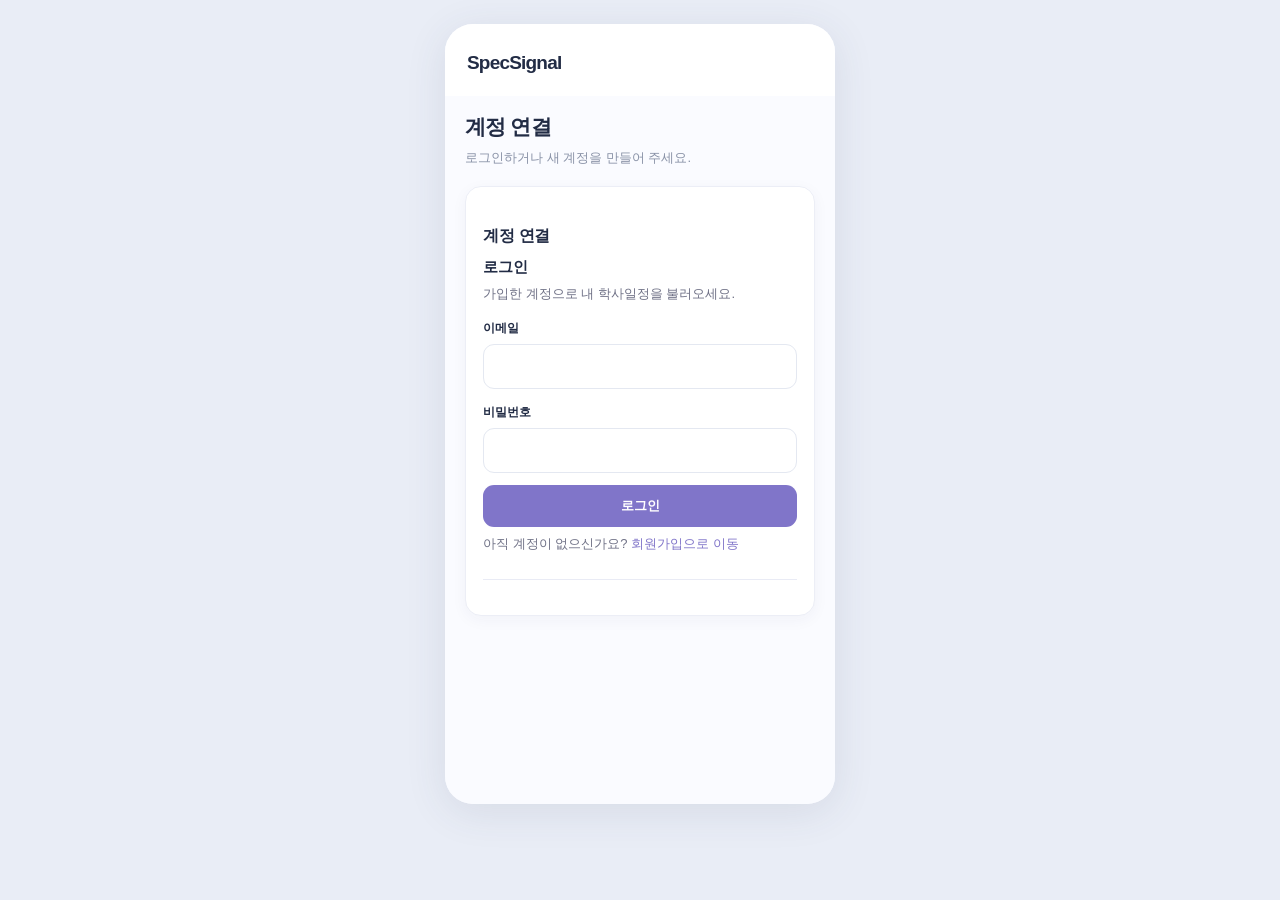
==== commit 94939132: "Sync latest app features, regression tests and deployment configuration" ====
--- a/src/web/index.html
+++ b/src/web/index.html
@@ -13,7 +13,7 @@
 <div id="upcoming"></div>
 <div class="summary-panel"><h3>내 일정 요약</h3><div class="summary-metrics"><div><small>전체 일정</small><strong id="homeUpcomingCount">0</strong></div><div><small>이번 달 일정</small><strong id="homeMonthCount">0</strong></div><div><small>가장 가까운 일정</small><strong id="homeNextDDay">-</strong></div></div><p class="summary-next" id="homeNextTitle">일정을 추가해 보세요</p></div>
 <div class="home-discover" aria-label="자격증과 공모전 둘러보기">
-  <div class="home-discover-heading"><h2>이런 도전은 어때요?</h2><span>자격증 둘러보기</span></div>
+  <div class="home-discover-heading"><h2>이런 도전은 어때요?</h2><span>추천 자격증 · 새 공모전</span></div>
   <div class="home-discover-grid">
   </div>
 </div>
@@ -67,6 +67,9 @@
 <div class="row between"><h2>관심 목록</h2><button class="btn line small" onclick="navigate('explore')">더 찾아보기</button></div>
 <div class="tabs"><button class="active" id="myCertTab" onclick="setMyBookmarkKind('cert')">자격증</button><button id="myCompTab" onclick="setMyBookmarkKind('comp')">공모전</button></div>
 <div id="bookmarksList"></div>
+<h2>등록한 내 일정</h2>
+<p class="small-muted">학사일정을 포함한 전체 일정입니다. 지난 일정도 확인할 수 있어요.</p>
+<div id="mySchedules"></div>
 <div class="card">
 <div class="row between"><div><h2 class="my-card-heading">학사일정 설정</h2><p class="small-muted">학교 일정 조회 또는 직접 입력</p></div><button class="btn alt small" onclick="navigate('academic')">설정하기</button></div>
 </div>
--- a/src/web/CSS/style.css
+++ b/src/web/CSS/style.css
@@ -26,7 +26,15 @@
 .schedule-info{flex:1;min-width:0}.schedule-info strong{font-size:13px;color:var(--ink);display:block}.schedule-info small{font-size:11px;color:var(--muted);display:block;margin-top:5px}.schedule-chevron{color:#a7acc0;font-size:23px}
 .summary-panel{background:linear-gradient(135deg,#fff,#f8f9ff);border:1px solid #eef0f7;border-radius:15px;margin-top:17px;padding:17px 15px;box-shadow:none}
 .summary-panel h3{font-size:12px;margin:0 0 16px}.summary-metrics{display:grid;grid-template-columns:repeat(3,minmax(0,1fr));background:transparent;border:0;padding:0}.summary-metrics>div{text-align:center;min-width:0;border-right:1px solid #eff0f6;padding:0 2px}.summary-metrics>div:last-child{border:0}.summary-metrics small{font-size:10px;color:var(--muted);display:block}.summary-metrics strong{display:block;margin-top:7px;font-size:17px;color:#5e55b1}.summary-next{font-size:11px;color:#a1a8b9;margin:14px 0 0}
-.floating-add{position:sticky;bottom:12px;display:block;margin:20px 0 0 auto;width:48px;height:48px;border:0;border-radius:50%;background:var(--primary);color:#fff;font-size:29px;box-shadow:0 6px 15px #7066c04a;z-index:2}
+.app{position:relative}
+.floating-add{position:absolute;right:20px;bottom:calc(84px + env(safe-area-inset-bottom));display:block;margin:0;width:48px;height:48px;border:0;border-radius:50%;background:var(--primary);color:#fff;font-size:29px;box-shadow:0 6px 15px #7066c04a;z-index:2}
+.catalog-actions{display:flex;align-items:center;justify-content:flex-end;gap:8px;flex-shrink:0}
+.certification-card .catalog-actions{flex-direction:column-reverse}
+.catalog-save{border:1px solid var(--border);border-radius:9px;background:white;color:var(--primary);padding:9px;font-size:12px;min-height:40px}
+.catalog-save[aria-pressed="true"]{background:var(--soft);border-color:var(--primary)}
+.catalog-detail{border:0;background:transparent;color:var(--primary);font-size:25px;width:44px;min-height:44px}
+.catalog-detail{display:inline-flex;align-items:center;justify-content:center}
+.two-columns .catalog-actions{flex-direction:row;flex-wrap:wrap;justify-content:center}
 .calendar-shell{border:0;background:transparent;padding:0;box-shadow:none}.cal-top{margin:3px 0 23px}.cal-top strong{font-size:17px}.month-nav{border:0;background:none;color:#3d4660;font-size:25px;padding:2px 12px}
 .cal-grid{gap:7px 0}.cal-head{font-size:11px;color:#8c94a8;padding-bottom:12px}.cal-grid>.cal-head:first-child{color:#ec7777}.cal-grid>.cal-head:nth-child(7){color:#697bc9}.cal-day{height:35px;min-height:35px;padding:4px 1px;background:transparent;border:0;border-radius:50%;font-size:12px;color:#39435c}.cal-day.today{border:1px solid #d6d4f0}.cal-day.selected{background:var(--primary);color:white;box-shadow:0 3px 9px #8075c947}.cal-day.has{background:transparent;color:#39435c}.cal-day.has.selected{background:var(--primary);color:white}.cal-day .dots{margin-top:2px}.cal-day .dots i{width:4px;height:4px;background:var(--primary)}.cal-day.selected .dots i{background:white}
 .calendar-legend{display:flex;justify-content:center;gap:15px;margin-top:18px;color:var(--muted);font-size:10px}.calendar-legend .dot{display:inline-block;width:7px;height:7px;border-radius:50%;margin-right:4px}.calendar-legend .personal{background:var(--primary)}.calendar-legend .academic{background:#d2b879}
@@ -87,6 +95,7 @@
 .certification-tags{display:flex;flex-wrap:wrap;gap:4px}
 .certification-card h3{line-height:1.5}
 .certification-card p{margin-bottom:0}
+.certification-copy>.catalog-save{font-size:11px;min-height:36px;padding:7px 9px;margin-top:3px}
 .certification-card .btn{flex-shrink:0;min-height:44px;max-width:100%;white-space:normal}
 .two-columns .certification-card{padding:14px 10px;flex-direction:column;align-items:center;text-align:center}
 .two-columns .certification-copy{width:100%}
@@ -101,7 +110,26 @@
 .detail-fold[open] summary{color:var(--primary,#736ac0)}
 .detail-fold p{padding:0 4px;line-height:1.7}
 .account-fields{padding-bottom:18px;margin-bottom:18px;border-bottom:1px solid #e9ebf5}
+.account-text-link{appearance:none;background:none;border:0;border-radius:0;padding:0;color:var(--primary);font:inherit;cursor:pointer;text-underline-offset:3px}
+.account-text-link:hover{text-decoration:underline}
+.account-text-link:focus-visible{outline:2px solid var(--primary);outline-offset:3px}
 .academic-choice-label{display:flex;align-items:flex-start;gap:10px;line-height:1.6;margin-bottom:10px;cursor:pointer}
 .academic-choice{width:20px;height:20px;flex-shrink:0;margin-top:3px;accent-color:var(--primary)}
 .academic-candidates{margin:15px 0}
 button:disabled{opacity:.55;cursor:wait}
+
+.contest-image{display:block;width:100%;height:190px;object-fit:contain;background:var(--bg);border-radius:10px;margin-bottom:12px}
+.contest-image-detail{height:auto;max-height:640px}
+
+.home-discover-group,.home-discover-status{grid-column:1/-1}
+.home-discover-group{margin:8px 0 2px;font-size:12px;color:var(--muted)}
+.home-discover-status{font-size:12px;color:var(--muted)}
+.cal-grid .cal-day{position:relative;overflow:visible;min-height:calc(43px + var(--range-lanes,0)*9px);padding-top:7px;align-self:stretch}
+.cal-number{position:relative;z-index:1}
+.cal-grid .cal-day .dots{position:absolute;bottom:6px;left:0;right:0;margin:0}
+.cal-grid .cal-day.today{border:0;outline:1px solid #d6d4f0;outline-offset:-1px}
+.cal-range{position:absolute;top:calc(29px + var(--lane)*9px);left:0;right:0;height:7px;background:rgba(151,137,224,.38);pointer-events:none}
+.cal-range.personal{background:rgba(110,173,217,.38)}
+.cal-range.range-start{left:4px;border-radius:5px 0 0 5px}
+.cal-range.range-end{right:4px;border-radius:0 5px 5px 0}
+.cal-range.range-start.range-end{border-radius:5px}
